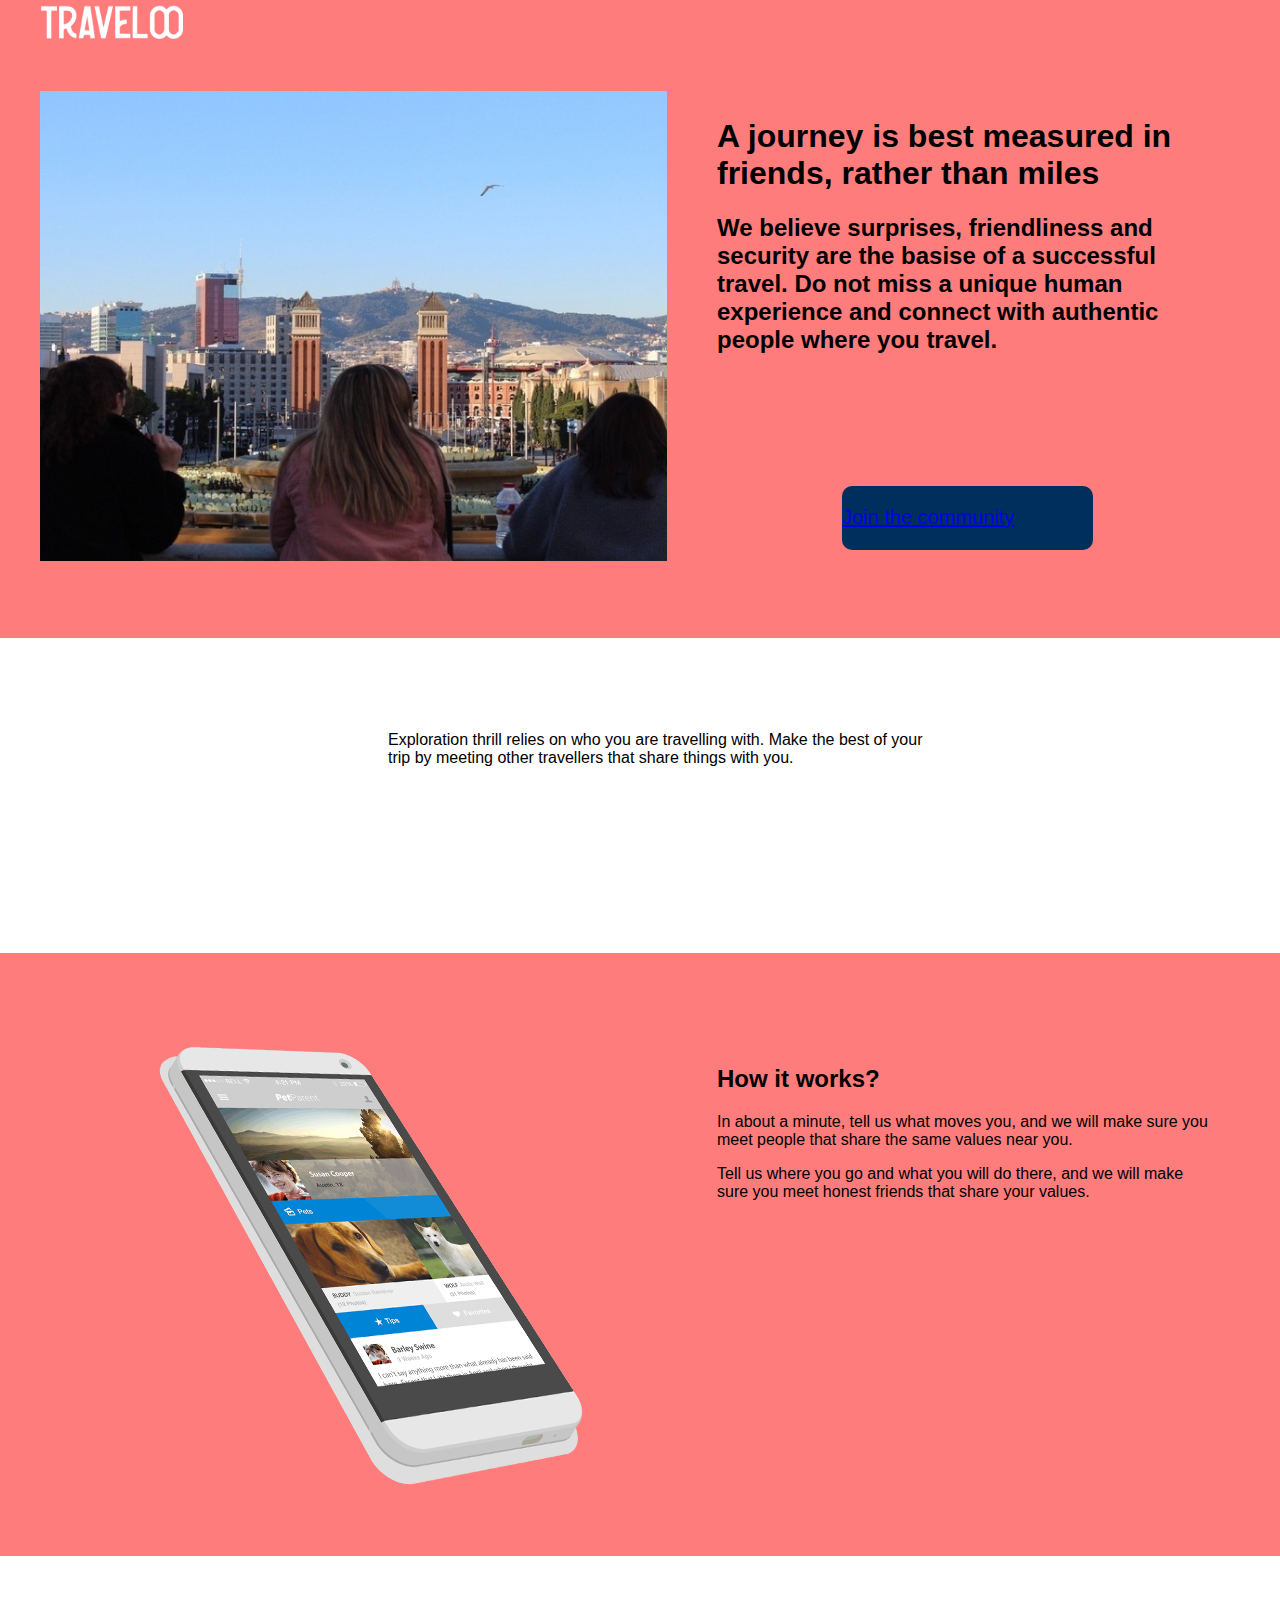
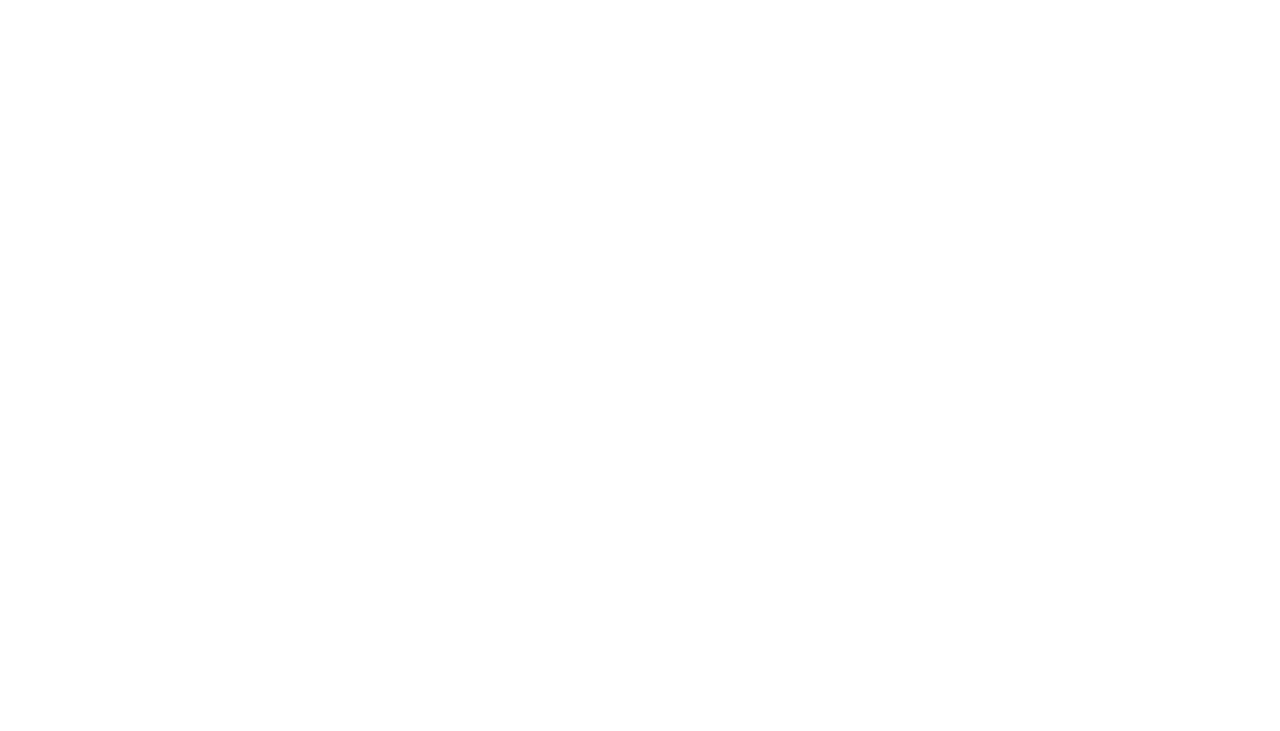
==== index.html @ 1100536e "Batch update" ====
<!doctype html><html class="silex-runtime" lang=""><head>
    <meta charset="UTF-8">
    <!-- generator meta tag -->
    <!-- leave this for stats and Silex version check -->
    <meta name="generator" content="Silex v2.2.10">
    <!-- End of generator meta tag -->
    <script type="text/javascript" src="js/jquery.js"></script>
    
    
    <script type="text/javascript" src="js/front-end.js"></script>
    <link rel="stylesheet" href="css/normalize.css">
    <link rel="stylesheet" href="css/front-end.css">

    
    <script type="text/javascript" class="silex-script"></script>
    
    <title> - Page 1</title>
    

    
<meta name="viewport" content="width=device-width, initial-scale=1"><meta name="website-width" content="1198"><meta name="hostingProvider" content="unifile"><link href="https://fonts.googleapis.com/css?family=Arima+Madurai&amp;display=swap" rel="stylesheet" class="silex-custom-font"><link href="https://fonts.googleapis.com/css?family=Chilanka&amp;display=swap" rel="stylesheet" class="silex-custom-font"><link href="css/styles.css" rel="stylesheet" type="text/css">
    <style>body { opacity: 0; transition: .25s opacity ease; }</style></head>

<body class="body-initial all-style enable-mobile silex-runtime silex-published" data-silex-type="container-element" style="">
    <div class="silex-pages">
        

        <a id="page-page-1" data-silex-type="page-element" class="page-element page-link-active" href="index.html">Page 1</a></div>









    <div data-silex-type="container-element" class="container-element editable-style silex-id-1474394621033-3 section-element" style="">
        <div data-silex-type="container-element" class="editable-style silex-element-content silex-id-1474394621032-2 silex-container-content container-element website-width" style=""><div data-silex-type="image-element" class="editable-style silex-id-1567804789598-7 image-element" style=""><img src="assets/traveloo%20white.png" class="silex-element-content"></div><div data-silex-type="text-element" class="editable-style silex-id-1567804385933-0 text-element style-hero" style=""><div class="silex-element-content normal"><h1>A journey is best measured in friends, rather than miles<br></h1><h2>We believe surprises, friendliness and security are the basise of a successful travel. Do not miss a unique human experience and connect with authentic people where you travel.</h2><span class="_wysihtml-temp-caret-fix" style="position: absolute; display: block; min-width: 1px; z-index: 99999;">﻿</span></div></div><div data-silex-type="image-element" class="editable-style silex-id-1567805037908-8 image-element hide-on-mobile" style=""><img src="assets/three-friends-look-out-over-city.jpg" class="silex-element-content"></div><div data-silex-type="text-element" class="editable-style silex-id-1567806264878-10 text-element style-button" style=""><div class="silex-element-content normal"><p><a href="https://www.silex.me" target="_blank">Join the community</a><br></p></div></div></div>
    </div><div data-silex-type="container-element" class="container-element editable-style silex-id-1478366444112-1 section-element" style="">
        <div data-silex-type="container-element" class="editable-style silex-element-content silex-id-1478366444112-0 silex-container-content container-element website-width" style=""><div data-silex-type="text-element" class="editable-style silex-id-1567805929185-9 text-element style-black" style=""><div class="silex-element-content normal"><p>Exploration thrill relies on who you are travelling with. Make the best of your trip by meeting other travellers that share things with you. <br></p></div></div></div>
    </div>
    
    <div data-silex-type="container-element" class="container-element editable-style silex-id-1478366450713-3 section-element" style="">
        <div data-silex-type="container-element" class="editable-style silex-element-content silex-id-1478366450713-2 silex-container-content container-element website-width" style="">

            
        <div data-silex-type="text-element" class="editable-style silex-id-1567806585271-11 text-element" style=""><div class="silex-element-content normal"><h2>How it works?<br></h2><p>In about a minute, tell us what moves you, and we will make sure you meet people that share the same values near you. <br></p><p>Tell us where you go and what you will do there, and we will make sure you meet honest friends that share your values.<br></p></div></div><div data-silex-type="image-element" class="editable-style silex-id-1567806883166-12 image-element" style=""><img src="assets/Mobile-Download-PNG.png" class="silex-element-content"></div></div>
    </div>
















<div data-silex-type="container-element" class="container-element editable-style silex-id-1567804651115-4 section-element"><div data-silex-type="container-element" class="editable-style silex-id-1567804651005-3 container-element silex-element-content silex-container-content website-width" style=""></div></div></body></html>
---- css/front-end.css ----
/**
 * This file holds the basic CSS styles of Silex websites
 */

/* pages */
.page-element{
  display: none;
}
.paged-element{
  display: none;
}
.silex-published .paged-element{
  display: block;
}
/* default style for silex elements */
.editable-style{
  position: absolute;
  box-sizing: content-box; /* this is needed to set the size of elements with a border (though it could be omited since this is the default value) */
}
.silex-element-content{
  overflow: hidden;
  border-radius: initial;
  width: 100%;
}
/* prevent-auto-z-index is to let the components handle their z-index */
.section-element > .silex-element-content > *:not(.prevent-auto-z-index) {
  /* put the elements of a section on top of sections bellow */
  z-index: 10;
}
.silex-element-content {
  pointer-events: none;
}
.silex-element-content[contenteditable="true"] {
  min-height: 20px;
  cursor: text;
  pointer-events: auto;
}
.editable-style.silex-selected.text-editor-focus {
  /* remove text box selection markers
  box-shadow: none;
  */
  /* a click on current text box will select it */
  cursor: pointer;
}
.text-editor-focus .ui-resizable-handle {
  /* remove text box UI handles for resize */
  display: none;
}
.section-element > .silex-element-content {
  /* section have a content element, and it needs to keep pointer events
     because it container other silex elements
  */
  pointer-events: auto;
}
body.silex-runtime .silex-element-content {
  pointer-events: auto;
}
.editable-style.section-element {
  position: relative;
  left: 0;
  top: 0;
  right: 0;
  padding: 0 100px;
  margin: 0;
}
.silex-runtime .editable-style.section-element {
  padding: 0;
  margin: 0;
  margin-top: -1px;
}
.default-site-width, /* for backward compat, FIXME: remove in a while */
.website-width {
  width: 960px;
}
.section-element .silex-container-content {
  position: relative;
  left: 0;
  top: 0;
  margin-left: auto;
  margin-right: auto;
  overflow: initial;
}
/* background */
.background{
  position: relative !important;
  left: 0 !important;
  top: 0 !important; /* !important is useful while editing */
  margin-left: auto;
  margin-right: auto;
  z-index: 1;
}
/* resize */
.editable-style.image-element .silex-element-content {
  position: absolute;
  border-radius: inherit; /* this is to follow the element's radius */
  height: 100%;
}
/* wysihtml text editor styles */
.wysiwyg-float-left {
  float: left;
  margin: 0 8px 8px 0;
}
.wysiwyg-float-right {
  float: right;
  margin: 0 0 8px 8px;
}
/* Remove dots surrounding links in Firefox
    because of normalize.css */
a:focus{ outline: none;}

body.silex-runtime .editable-style[data-silex-href] {
  cursor: pointer;
}
body.enable-mobile .editable-style.hide-on-desktop {
  display: none;
}
/* elements styles */
body.enable-mobile .background {
  height: initial;
  padding-bottom: 50px;
}
.silex-runtime .fixed {
  position: absolute;
  z-index: 20;
}
/* Mobile styles */
@media (max-width:480px) {
  /* hide horizontal scroll bar which appears because of residual values in css
  html {
    overflow-x: hidden;
  }
  */
  body {
    position: initial; /* used to be absolute but now only in editor (editable.css), when position is absolute the body has the size of its content */
  }
  /* mobile mode */
  body.enable-mobile .editable-style:not(.prevent-mobile-style),
  body.enable-mobile .background.background-initial {
    position: static;
    top: auto;
    left: auto;
    max-width: 100%;
    min-width: auto; /* this is to remove sections min-width, since section min-width is set to the witdh of its content in Element::setStyle() */
    margin-left: auto;
    margin-right: auto;
  }
  body.enable-mobile .editable-style.container-element {
    padding: 10px; /* leave space between a container and its content */
  }
  body.enable-mobile .editable-style.section-element {
    padding: 0;
  }
  body.enable-mobile .editable-style.section-element > .silex-element-content {
    padding: 10px 0; /* leave space between a container and its content */
  }
  body.enable-mobile.silex-resizing .editable-style:not(.prevent-mobile-style) {
    max-width: unset; /* while dragging let the user size the elements freely */
  }
  body.enable-mobile .image-element.editable-style:not(.prevent-mobile-style) {
    position: relative;
  }
  body.enable-mobile .editable-style.section-element {
    max-width: 100%; /* section bg should be 100% width because user do not need to grab the side and resize */
    padding: 0;
    margin: 0;
  }
  body.enable-mobile .container-element {
    display: flex;
    align-items: center;
    justify-content: space-around;
    flex-wrap: wrap;
    height: fit-content;
  }
  /* but still hide paged elements or desktop only elements */
  .paged-element-hidden.paged-element.editable-style {
    display: none;
  }
  body.enable-mobile .editable-style.hide-on-mobile {
    display: none;
  }
  body.enable-mobile .editable-style.hide-on-desktop {
    display: initial;
  }
  body.silex-runtime.enable-mobile .background.background-initial {
    max-width: 100%;
  }
}

/**
 * prodotype components
 */
.silex-element-content-full-height .silex-element-content {
  height: 100%;
}
.prodotype-preview {
  display: none;
}
.prodotype-runtime,
.prodotype-runtime-strict {
  display: none;
}
.prodotype-published {
  display: none;
}
body.silex-editor .prodotype-preview {
  display: block;
}
body.silex-runtime .prodotype-runtime,
body.silex-runtime .prodotype-runtime-strict {
  display: block;
}
body.silex-published .prodotype-published {
  display: block;
}
body.silex-publish .prodotype-runtime-strict {
  display: none;
}
.prodotype-force-size {
  position: absolute;
  width: 100%;
  height: 100%;
}
.silex-component-button button {
  width: 100%;
}
/* full-width component*/
div.editable-style.full-width-section {
  min-height: 100px;
}

div.editable-style.full-width-section>.editable-style {
  position: static;
  min-width: 100%;
}

div.editable-style.full-width-section>.editable-style.silex-element-content {
  display: none;
}
---- css/styles.css ----
.body-initial {background-color: rgba(255,255,255,1);}.silex-id-1474394621033-3 {background-position: center center; background-repeat: no-repeat; background-size: cover; background-color: rgba(255,124,124,1);}.silex-id-1474394621032-2 {min-height: 639px; background-color: transparent; top: 0px; left: 0px;}.silex-id-1567804789598-7 {width: 159px; min-height: 46px; top: 0px; left: -8px;}.silex-id-1567804385933-0 {width: 500px; min-height: 0px; top: 98px; left: 676px;}.silex-id-1567805037908-8 {width: 627px; min-height: 470px; top: 92px; left: -1px;}@media only screen and (max-width: 480px) {.silex-id-1567805037908-8 {min-height: 470px; top: 0px; left: 0px; width: 467px;}}.silex-id-1567806264878-10 {width: 251px; min-height: 64px; top: 487px; left: 801px; background-color: rgba(0,46,93,1); border-radius: 10px 10px 10px 10px;}.silex-id-1478366444112-1 {top: 100px; background-color: transparent; min-height: 100px;}.silex-id-1478366444112-0 {min-height: 317px; background-color: transparent; top: 0px; left: 0px;}.silex-id-1567805929185-9 {width: 557px; min-height: 170px; top: 78px; left: 347px;}.silex-id-1478366450713-3 {background-color: rgba(255,124,124,1);}.silex-id-1478366450713-2 {min-height: 603px; background-color: transparent; top: 0px; left: 0px;}.silex-id-1567806585271-11 {width: 500px; min-height: 365px; top: 92px; left: 676px;}.silex-id-1567806883166-12 {width: 500px; min-height: 500px; top: 63px; left: 88px;}.silex-id-1567804651115-4 {}.silex-id-1567804651005-3 {min-height: 775px; top: 0px; left: 0px;}
.website-width {width: 1198px;}
.page-page-1 {display: inherit;}
.style-hero h2 {text-align: left;}
.style-button.text-element > .silex-element-content {font-size: 20px;}
.style-button.text-element > .silex-element-content {font-size: 20px;}body.silex-runtime {opacity: 1;}
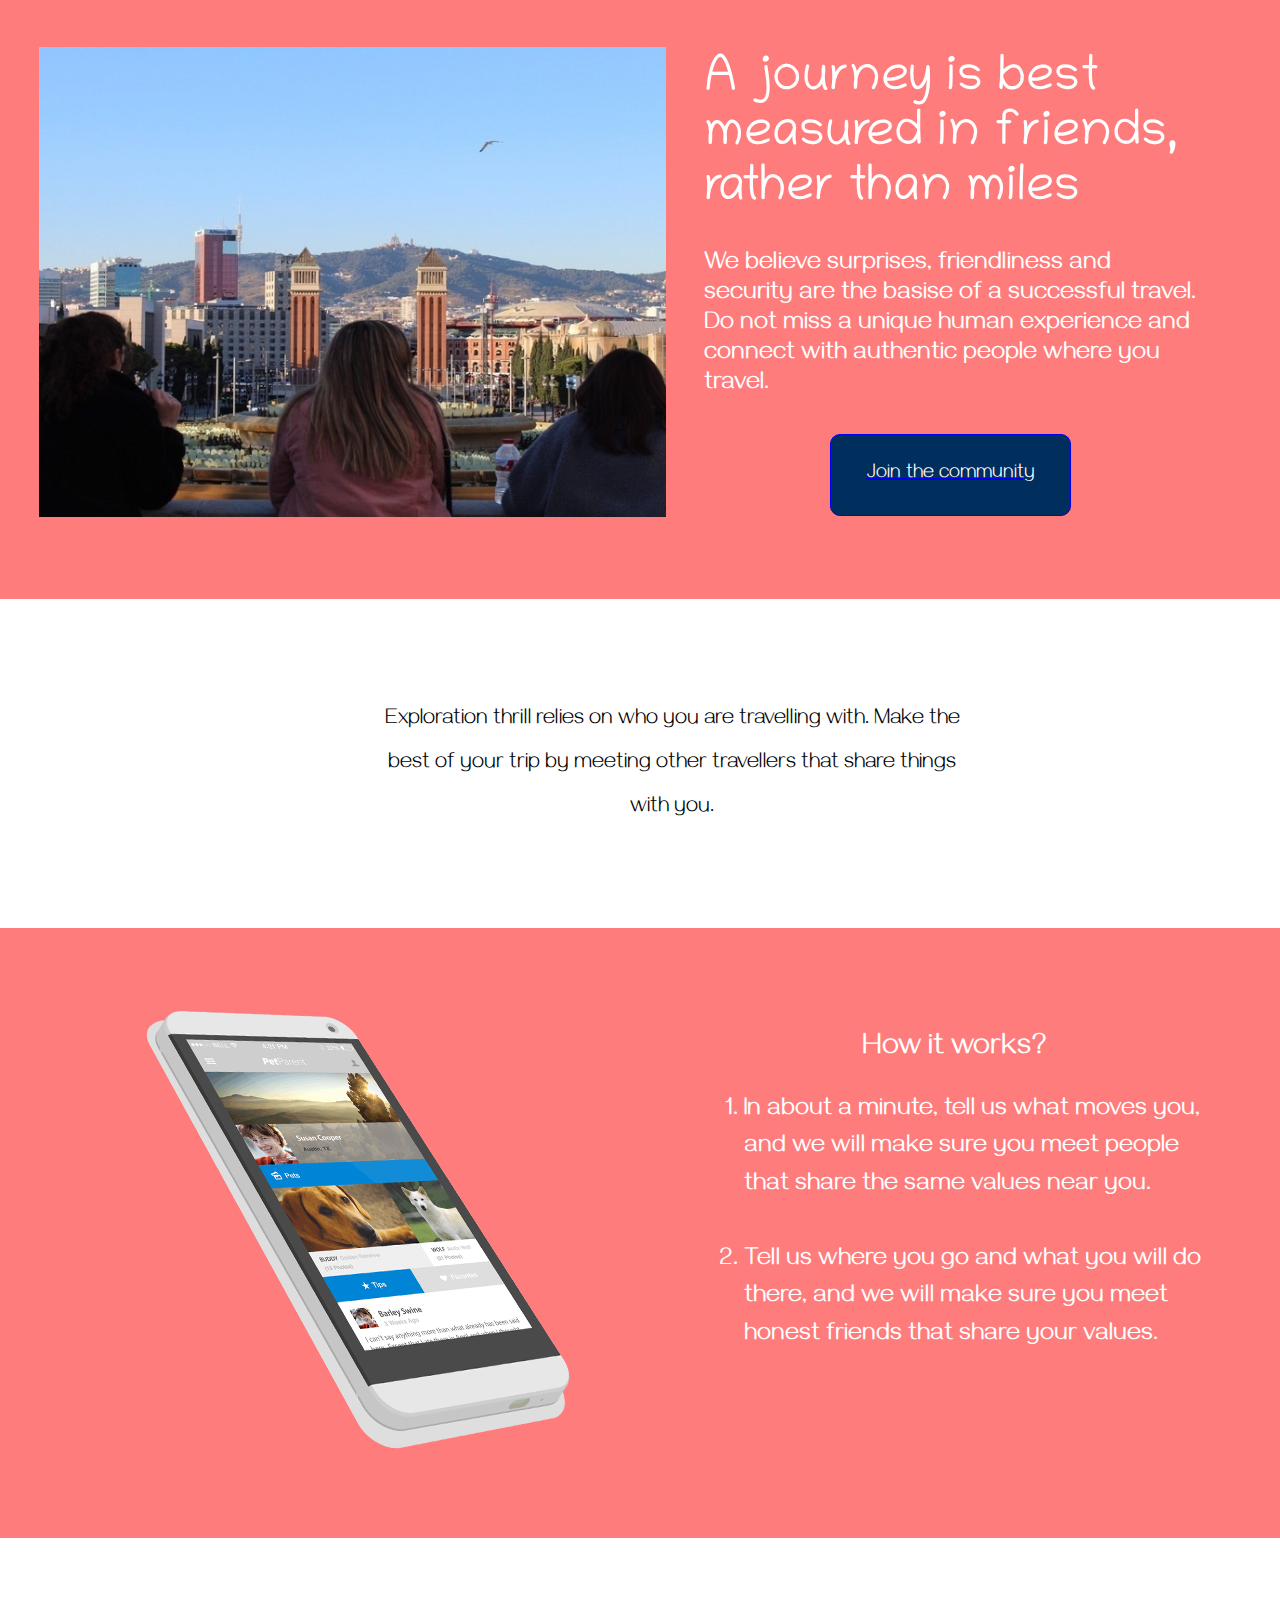
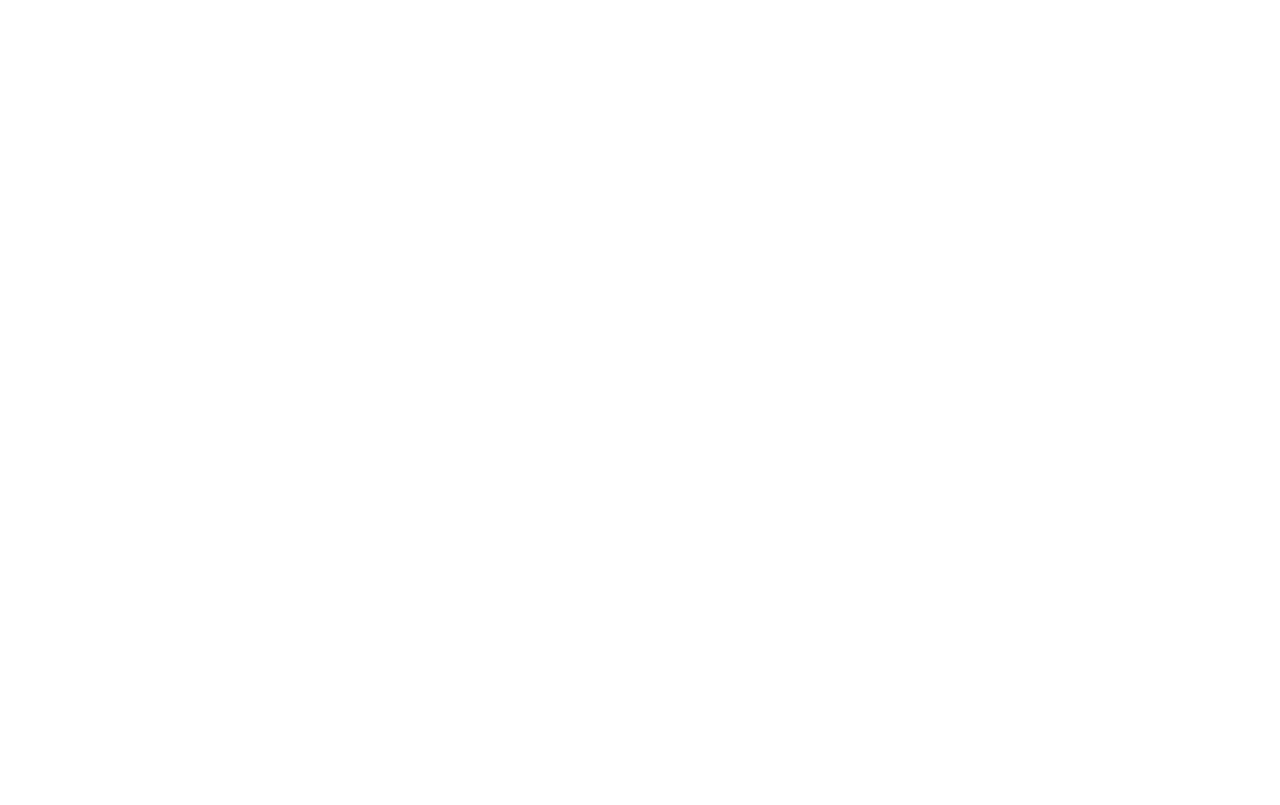
==== commit cc3f6320: "Batch update" ====
--- a/index.html
+++ b/index.html
@@ -18,7 +18,7 @@
     
 
     
-<meta name="viewport" content="width=device-width, initial-scale=1"><meta name="website-width" content="1198"><meta name="hostingProvider" content="unifile"><link href="https://fonts.googleapis.com/css?family=Arima+Madurai&amp;display=swap" rel="stylesheet" class="silex-custom-font"><link href="https://fonts.googleapis.com/css?family=Chilanka&amp;display=swap" rel="stylesheet" class="silex-custom-font"><link href="css/styles.css" rel="stylesheet" type="text/css">
+<link href="https://fonts.googleapis.com/css?family=Roboto" rel="stylesheet" class="silex-custom-font"><meta name="viewport" content="width=device-width, initial-scale=1"><meta name="website-width" content="1200"><meta name="hostingProvider" content="unifile"><link href="https://fonts.googleapis.com/css?family=Chilanka" rel="stylesheet" class="silex-custom-font"><link href="https://fonts.googleapis.com/css?family=Gayathri&amp;display=swap" rel="stylesheet" class="silex-custom-font"><link href="css/styles.css" rel="stylesheet" type="text/css">
     <style>body { opacity: 0; transition: .25s opacity ease; }</style></head>
 
 <body class="body-initial all-style enable-mobile silex-runtime silex-published" data-silex-type="container-element" style="">
@@ -36,17 +36,12 @@
 
 
     <div data-silex-type="container-element" class="container-element editable-style silex-id-1474394621033-3 section-element" style="">
-        <div data-silex-type="container-element" class="editable-style silex-element-content silex-id-1474394621032-2 silex-container-content container-element website-width" style=""><div data-silex-type="image-element" class="editable-style silex-id-1567804789598-7 image-element" style=""><img src="assets/traveloo%20white.png" class="silex-element-content"></div><div data-silex-type="text-element" class="editable-style silex-id-1567804385933-0 text-element style-hero" style=""><div class="silex-element-content normal"><h1>A journey is best measured in friends, rather than miles<br></h1><h2>We believe surprises, friendliness and security are the basise of a successful travel. Do not miss a unique human experience and connect with authentic people where you travel.</h2><span class="_wysihtml-temp-caret-fix" style="position: absolute; display: block; min-width: 1px; z-index: 99999;">﻿</span></div></div><div data-silex-type="image-element" class="editable-style silex-id-1567805037908-8 image-element hide-on-mobile" style=""><img src="assets/three-friends-look-out-over-city.jpg" class="silex-element-content"></div><div data-silex-type="text-element" class="editable-style silex-id-1567806264878-10 text-element style-button" style=""><div class="silex-element-content normal"><p><a href="https://www.silex.me" target="_blank">Join the community</a><br></p></div></div></div>
+        <div data-silex-type="container-element" class="editable-style silex-element-content silex-id-1474394621032-2 silex-container-content container-element website-width"><div data-silex-type="text-element" class="editable-style silex-id-1567808579028-0 text-element style-hero" style=""><div class="silex-element-content normal"><h1>A journey is best measured in friends, rather than miles </h1><h2>We believe surprises, friendliness and security are the basise of a successful travel. Do not miss a unique human experience and connect with authentic people where you travel.<br></h2><span class="_wysihtml-temp-caret-fix" style="position: absolute; display: block; min-width: 1px; z-index: 99999;">﻿</span></div></div><a href="https://www.silex.me/" data-silex-type="text-element" class="editable-style silex-id-1567808687396-1 text-element style-button" style=""><div class="silex-element-content normal"><p>Join the community</p><span class="_wysihtml-temp-caret-fix" style="position: absolute; display: block; min-width: 1px; z-index: 99999;">﻿</span></div></a><div data-silex-type="image-element" class="editable-style silex-id-1567808732999-2 image-element" style=""><img src="assets/three-friends-look-out-over-city.jpg" class="silex-element-content"></div></div>
     </div><div data-silex-type="container-element" class="container-element editable-style silex-id-1478366444112-1 section-element" style="">
-        <div data-silex-type="container-element" class="editable-style silex-element-content silex-id-1478366444112-0 silex-container-content container-element website-width" style=""><div data-silex-type="text-element" class="editable-style silex-id-1567805929185-9 text-element style-black" style=""><div class="silex-element-content normal"><p>Exploration thrill relies on who you are travelling with. Make the best of your trip by meeting other travellers that share things with you. <br></p></div></div></div>
+        <div data-silex-type="container-element" class="editable-style silex-element-content silex-id-1478366444112-0 silex-container-content container-element website-width" style=""><div data-silex-type="text-element" class="editable-style silex-id-1567809076861-3 text-element style-black" style=""><div class="silex-element-content normal"><p>Exploration thrill relies on who you are travelling with. Make the best of your trip by meeting other travellers that share things with you. </p></div></div></div>
     </div>
     
-    <div data-silex-type="container-element" class="container-element editable-style silex-id-1478366450713-3 section-element" style="">
-        <div data-silex-type="container-element" class="editable-style silex-element-content silex-id-1478366450713-2 silex-container-content container-element website-width" style="">
-
-            
-        <div data-silex-type="text-element" class="editable-style silex-id-1567806585271-11 text-element" style=""><div class="silex-element-content normal"><h2>How it works?<br></h2><p>In about a minute, tell us what moves you, and we will make sure you meet people that share the same values near you. <br></p><p>Tell us where you go and what you will do there, and we will make sure you meet honest friends that share your values.<br></p></div></div><div data-silex-type="image-element" class="editable-style silex-id-1567806883166-12 image-element" style=""><img src="assets/Mobile-Download-PNG.png" class="silex-element-content"></div></div>
-    </div>
+    
 
 
 
@@ -63,4 +58,12 @@
 
 
 
-<div data-silex-type="container-element" class="container-element editable-style silex-id-1567804651115-4 section-element"><div data-silex-type="container-element" class="editable-style silex-id-1567804651005-3 container-element silex-element-content silex-container-content website-width" style=""></div></div></body></html>+<div data-silex-type="container-element" class="container-element editable-style silex-id-1567809219009-5 section-element"><div data-silex-type="container-element" class="editable-style silex-id-1567809218983-4 container-element silex-element-content silex-container-content website-width" style=""><div data-silex-type="text-element" class="editable-style silex-id-1567809253582-6 text-element" style=""><div class="silex-element-content normal">
+
+            
+        <h2>How it works?<br></h2><ol><li>In about a minute, tell us what moves you, and we will make sure you meet people that share the same values near you. <br><br></li><li>Tell us where you go and what you will do there, and we will make sure you meet honest friends that share your values.</li></ol><br></div></div><div data-silex-type="image-element" class="editable-style silex-id-1567809356742-7 image-element" style=""><img src="assets/Mobile-Download-PNG.png" class="silex-element-content"></div></div></div><div data-silex-type="container-element" class="container-element editable-style silex-id-1478366450713-3 section-element" style="">
+        <div data-silex-type="container-element" class="editable-style silex-element-content silex-id-1478366450713-2 silex-container-content container-element website-width" style="">
+
+            
+        </div>
+    </div></body></html>--- a/css/styles.css
+++ b/css/styles.css
@@ -1,8 +1,8 @@
 
 
-.body-initial {background-color: rgba(255,255,255,1);}.silex-id-1474394621033-3 {background-position: center center; background-repeat: no-repeat; background-size: cover; background-color: rgba(255,124,124,1);}.silex-id-1474394621032-2 {min-height: 639px; background-color: transparent; top: 0px; left: 0px;}.silex-id-1567804789598-7 {width: 159px; min-height: 46px; top: 0px; left: -8px;}.silex-id-1567804385933-0 {width: 500px; min-height: 0px; top: 98px; left: 676px;}.silex-id-1567805037908-8 {width: 627px; min-height: 470px; top: 92px; left: -1px;}@media only screen and (max-width: 480px) {.silex-id-1567805037908-8 {min-height: 470px; top: 0px; left: 0px; width: 467px;}}.silex-id-1567806264878-10 {width: 251px; min-height: 64px; top: 487px; left: 801px; background-color: rgba(0,46,93,1); border-radius: 10px 10px 10px 10px;}.silex-id-1478366444112-1 {top: 100px; background-color: transparent; min-height: 100px;}.silex-id-1478366444112-0 {min-height: 317px; background-color: transparent; top: 0px; left: 0px;}.silex-id-1567805929185-9 {width: 557px; min-height: 170px; top: 78px; left: 347px;}.silex-id-1478366450713-3 {background-color: rgba(255,124,124,1);}.silex-id-1478366450713-2 {min-height: 603px; background-color: transparent; top: 0px; left: 0px;}.silex-id-1567806585271-11 {width: 500px; min-height: 365px; top: 92px; left: 676px;}.silex-id-1567806883166-12 {width: 500px; min-height: 500px; top: 63px; left: 88px;}.silex-id-1567804651115-4 {}.silex-id-1567804651005-3 {min-height: 775px; top: 0px; left: 0px;}
-.website-width {width: 1198px;}
-.page-page-1 {display: inherit;}
-.style-hero h2 {text-align: left;}
-.style-button.text-element > .silex-element-content {font-size: 20px;}
-.style-button.text-element > .silex-element-content {font-size: 20px;}body.silex-runtime {opacity: 1;}
+.body-initial {background-color: rgba(255,255,255,1);}.silex-id-1474394621033-3 {background-color: rgba(255,124,124,1);}.silex-id-1474394621032-2 {min-height: 600px; background-color: transparent; width: 1200px;}.silex-id-1567808579028-0 {width: 500px; min-height: 407px; top: 19px; left: 664px;}.silex-id-1567808687396-1 {width: 239px; min-height: 80px; top: 435px; left: 790px; border-radius: 10px 10px 10px 10px; border-width: 1px 1px 1px 1px; border-style: solid; background-color: rgba(0,46,93,1);}.silex-id-1567808732999-2 {width: 627px; min-height: 470px; top: 48px; left: -1px;}.silex-id-1478366444112-1 {top: 100px; background-color: transparent; min-height: 100px;}.silex-id-1478366444112-0 {min-height: 331px; background-color: transparent; top: 0px; left: 0px;}.silex-id-1567809076861-3 {width: 590px; min-height: 200px; top: 79px; left: 337px;}.silex-id-1567809219009-5 {background-color: rgba(255,124,124,1);}.silex-id-1567809218983-4 {min-height: 610px; top: 0px; left: 0px;}.silex-id-1567809253582-6 {width: 500px; min-height: 444px; top: 78px; left: 664px;}.silex-id-1567809356742-7 {width: 500px; min-height: 500px; top: 52px; left: 76px;}.silex-id-1478366450713-3 {top: 100px; background-color: transparent;}.silex-id-1478366450713-2 {min-height: 867px; background-color: transparent; top: 0px; left: 0px;}
+h1 {font-family: 'Chilanka', cursive; font-weight: normal; font-size: 50px;}h2 {font-weight: normal; font-size: 30px; text-align: center;}.text-element > .silex-element-content {font-family: 'Gayathri', sans-serif; color: #FFFFFF;}p {font-weight: lighter; font-size: 22px; line-height: 2;}ol li {font-size: 25px; line-height: 1.5;}
+.website-width {width: 1200px;}
+.style-button.text-element > .silex-element-content {text-align: center;}.style-button p {font-size: 20px;}
+.style-black.text-element > .silex-element-content {color: #000000;}.style-black p {text-align: center;}
+.style-hero h2 {font-size: 25px; text-align: left;}body.silex-runtime {opacity: 1;}
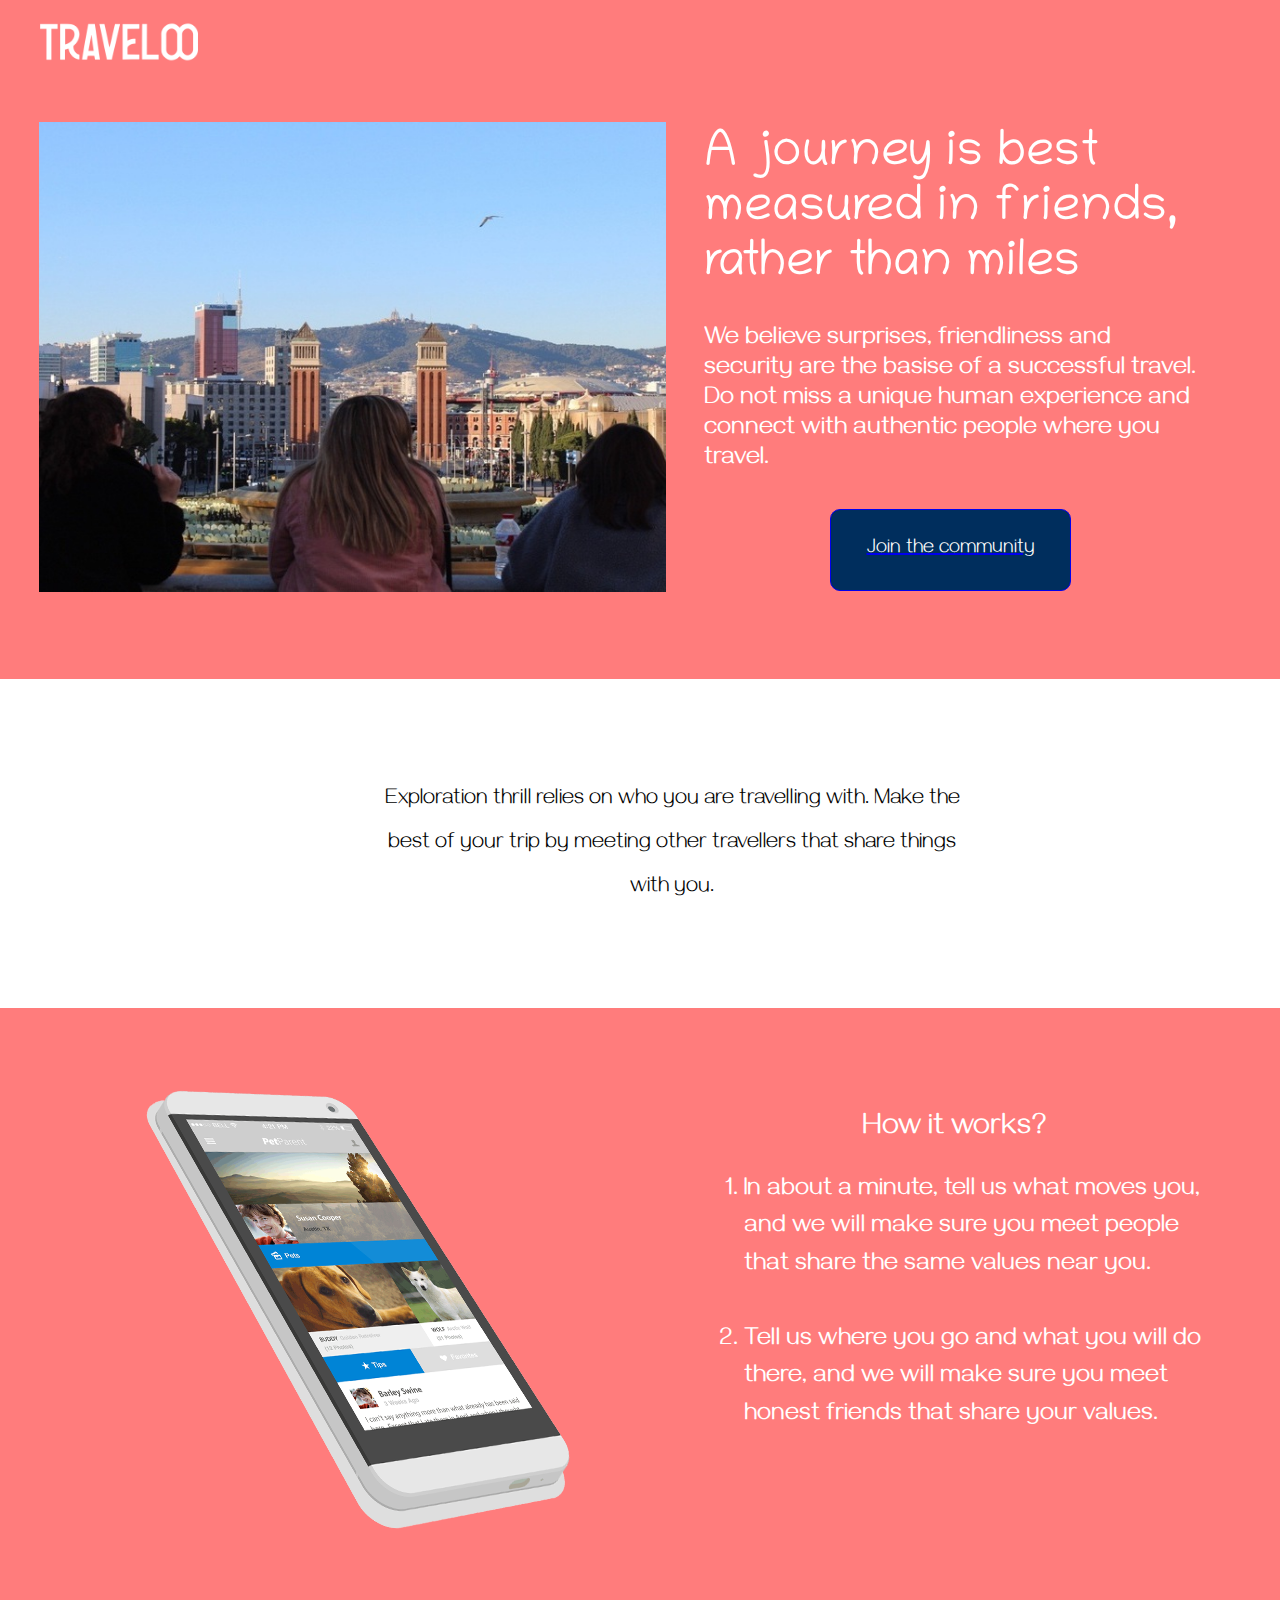
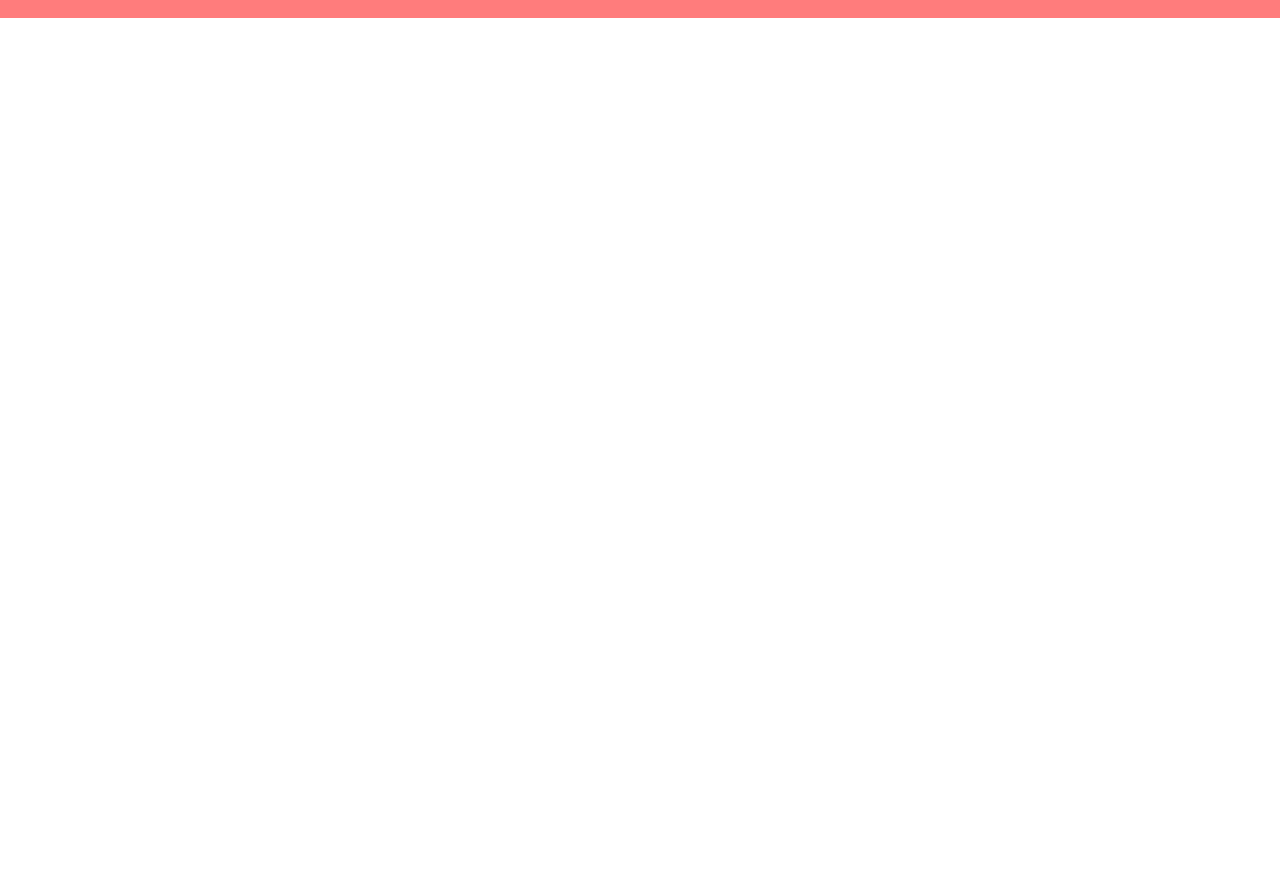
==== commit 10a24fd5: "Batch update" ====
--- a/index.html
+++ b/index.html
@@ -18,7 +18,7 @@
     
 
     
-<link href="https://fonts.googleapis.com/css?family=Roboto" rel="stylesheet" class="silex-custom-font"><meta name="viewport" content="width=device-width, initial-scale=1"><meta name="website-width" content="1200"><meta name="hostingProvider" content="unifile"><link href="https://fonts.googleapis.com/css?family=Chilanka" rel="stylesheet" class="silex-custom-font"><link href="https://fonts.googleapis.com/css?family=Gayathri&amp;display=swap" rel="stylesheet" class="silex-custom-font"><link href="css/styles.css" rel="stylesheet" type="text/css">
+<link href="https://fonts.googleapis.com/css?family=Roboto" rel="stylesheet" class="silex-custom-font"><meta name="viewport" content="width=device-width, initial-scale=1"><meta name="website-width" content="1200"><meta name="hostingProvider" content="ghpages"><link href="https://fonts.googleapis.com/css?family=Chilanka" rel="stylesheet" class="silex-custom-font"><link href="https://fonts.googleapis.com/css?family=Gayathri&amp;display=swap" rel="stylesheet" class="silex-custom-font"><meta name="websiteUrl" content="http://lexoyo.me/traveloo/"><link href="css/styles.css" rel="stylesheet" type="text/css">
     <style>body { opacity: 0; transition: .25s opacity ease; }</style></head>
 
 <body class="body-initial all-style enable-mobile silex-runtime silex-published" data-silex-type="container-element" style="">
@@ -36,7 +36,7 @@
 
 
     <div data-silex-type="container-element" class="container-element editable-style silex-id-1474394621033-3 section-element" style="">
-        <div data-silex-type="container-element" class="editable-style silex-element-content silex-id-1474394621032-2 silex-container-content container-element website-width"><div data-silex-type="text-element" class="editable-style silex-id-1567808579028-0 text-element style-hero" style=""><div class="silex-element-content normal"><h1>A journey is best measured in friends, rather than miles </h1><h2>We believe surprises, friendliness and security are the basise of a successful travel. Do not miss a unique human experience and connect with authentic people where you travel.<br></h2><span class="_wysihtml-temp-caret-fix" style="position: absolute; display: block; min-width: 1px; z-index: 99999;">﻿</span></div></div><a href="https://www.silex.me/" data-silex-type="text-element" class="editable-style silex-id-1567808687396-1 text-element style-button" style=""><div class="silex-element-content normal"><p>Join the community</p><span class="_wysihtml-temp-caret-fix" style="position: absolute; display: block; min-width: 1px; z-index: 99999;">﻿</span></div></a><div data-silex-type="image-element" class="editable-style silex-id-1567808732999-2 image-element" style=""><img src="assets/three-friends-look-out-over-city.jpg" class="silex-element-content"></div></div>
+        <div data-silex-type="container-element" class="editable-style silex-element-content silex-id-1474394621032-2 silex-container-content container-element website-width" style=""><div data-silex-type="image-element" class="editable-style silex-id-1567809756002-8 image-element" style=""><img src="assets/traveloo%20white.png" class="silex-element-content"></div><div data-silex-type="text-element" class="editable-style silex-id-1567808579028-0 text-element style-hero" style=""><div class="silex-element-content normal"><h1>A journey is best measured in friends, rather than miles </h1><h2>We believe surprises, friendliness and security are the basise of a successful travel. Do not miss a unique human experience and connect with authentic people where you travel.<br></h2><span class="_wysihtml-temp-caret-fix" style="position: absolute; display: block; min-width: 1px; z-index: 99999;">﻿</span></div></div><a href="https://www.silex.me/" data-silex-type="text-element" class="editable-style silex-id-1567808687396-1 text-element style-button" style=""><div class="silex-element-content normal"><p>Join the community</p><span class="_wysihtml-temp-caret-fix" style="position: absolute; display: block; min-width: 1px; z-index: 99999;">﻿</span></div></a><div data-silex-type="image-element" class="editable-style silex-id-1567808732999-2 image-element hide-on-mobile" style=""><img src="assets/three-friends-look-out-over-city.jpg" class="silex-element-content"></div></div>
     </div><div data-silex-type="container-element" class="container-element editable-style silex-id-1478366444112-1 section-element" style="">
         <div data-silex-type="container-element" class="editable-style silex-element-content silex-id-1478366444112-0 silex-container-content container-element website-width" style=""><div data-silex-type="text-element" class="editable-style silex-id-1567809076861-3 text-element style-black" style=""><div class="silex-element-content normal"><p>Exploration thrill relies on who you are travelling with. Make the best of your trip by meeting other travellers that share things with you. </p></div></div></div>
     </div>
--- a/css/styles.css
+++ b/css/styles.css
@@ -1,6 +1,6 @@
 
 
-.body-initial {background-color: rgba(255,255,255,1);}.silex-id-1474394621033-3 {background-color: rgba(255,124,124,1);}.silex-id-1474394621032-2 {min-height: 600px; background-color: transparent; width: 1200px;}.silex-id-1567808579028-0 {width: 500px; min-height: 407px; top: 19px; left: 664px;}.silex-id-1567808687396-1 {width: 239px; min-height: 80px; top: 435px; left: 790px; border-radius: 10px 10px 10px 10px; border-width: 1px 1px 1px 1px; border-style: solid; background-color: rgba(0,46,93,1);}.silex-id-1567808732999-2 {width: 627px; min-height: 470px; top: 48px; left: -1px;}.silex-id-1478366444112-1 {top: 100px; background-color: transparent; min-height: 100px;}.silex-id-1478366444112-0 {min-height: 331px; background-color: transparent; top: 0px; left: 0px;}.silex-id-1567809076861-3 {width: 590px; min-height: 200px; top: 79px; left: 337px;}.silex-id-1567809219009-5 {background-color: rgba(255,124,124,1);}.silex-id-1567809218983-4 {min-height: 610px; top: 0px; left: 0px;}.silex-id-1567809253582-6 {width: 500px; min-height: 444px; top: 78px; left: 664px;}.silex-id-1567809356742-7 {width: 500px; min-height: 500px; top: 52px; left: 76px;}.silex-id-1478366450713-3 {top: 100px; background-color: transparent;}.silex-id-1478366450713-2 {min-height: 867px; background-color: transparent; top: 0px; left: 0px;}
+.body-initial {background-color: rgba(255,255,255,1);}.silex-id-1474394621033-3 {background-color: rgba(255,124,124,1);}.silex-id-1474394621032-2 {min-height: 680px; background-color: transparent; top: 0px; left: 0px;}.silex-id-1567809756002-8 {width: 177px; min-height: 51px; top: 17px; left: -9px;}@media only screen and (max-width: 480px) {.silex-id-1567809756002-8 {min-height: 51px; top: 0px; left: -5px; width: 177px;}}.silex-id-1567808579028-0 {width: 500px; min-height: 407px; top: 94px; left: 664px;}@media only screen and (max-width: 480px) {.silex-id-1567808579028-0 {min-height: 462px; top: 0px; left: 17px; width: 450px;}}.silex-id-1567808687396-1 {width: 239px; min-height: 80px; top: 510px; left: 790px; border-radius: 10px 10px 10px 10px; border-width: 1px 1px 1px 1px; border-style: solid; background-color: rgba(0,46,93,1);}.silex-id-1567808732999-2 {width: 627px; min-height: 470px; top: 123px; left: -1px;}@media only screen and (max-width: 480px) {.silex-id-1567808732999-2 {min-height: 470px; top: 0px; left: 0px; width: 467px;}}.silex-id-1478366444112-1 {top: 100px; background-color: transparent; min-height: 100px;}.silex-id-1478366444112-0 {min-height: 331px; background-color: transparent; top: 0px; left: 0px;}.silex-id-1567809076861-3 {width: 590px; min-height: 200px; top: 79px; left: 337px;}@media only screen and (max-width: 480px) {.silex-id-1567809076861-3 {min-height: 200px; top: 0px; left: 21px; width: 446px;}}.silex-id-1567809219009-5 {background-color: rgba(255,124,124,1);}.silex-id-1567809218983-4 {min-height: 610px; top: 0px; left: 0px;}.silex-id-1567809253582-6 {width: 500px; min-height: 444px; top: 78px; left: 664px;}.silex-id-1567809356742-7 {width: 500px; min-height: 500px; top: 52px; left: 76px;}.silex-id-1478366450713-3 {top: 100px; background-color: transparent;}.silex-id-1478366450713-2 {min-height: 867px; background-color: transparent; top: 0px; left: 0px;}
 h1 {font-family: 'Chilanka', cursive; font-weight: normal; font-size: 50px;}h2 {font-weight: normal; font-size: 30px; text-align: center;}.text-element > .silex-element-content {font-family: 'Gayathri', sans-serif; color: #FFFFFF;}p {font-weight: lighter; font-size: 22px; line-height: 2;}ol li {font-size: 25px; line-height: 1.5;}
 .website-width {width: 1200px;}
 .style-button.text-element > .silex-element-content {text-align: center;}.style-button p {font-size: 20px;}
